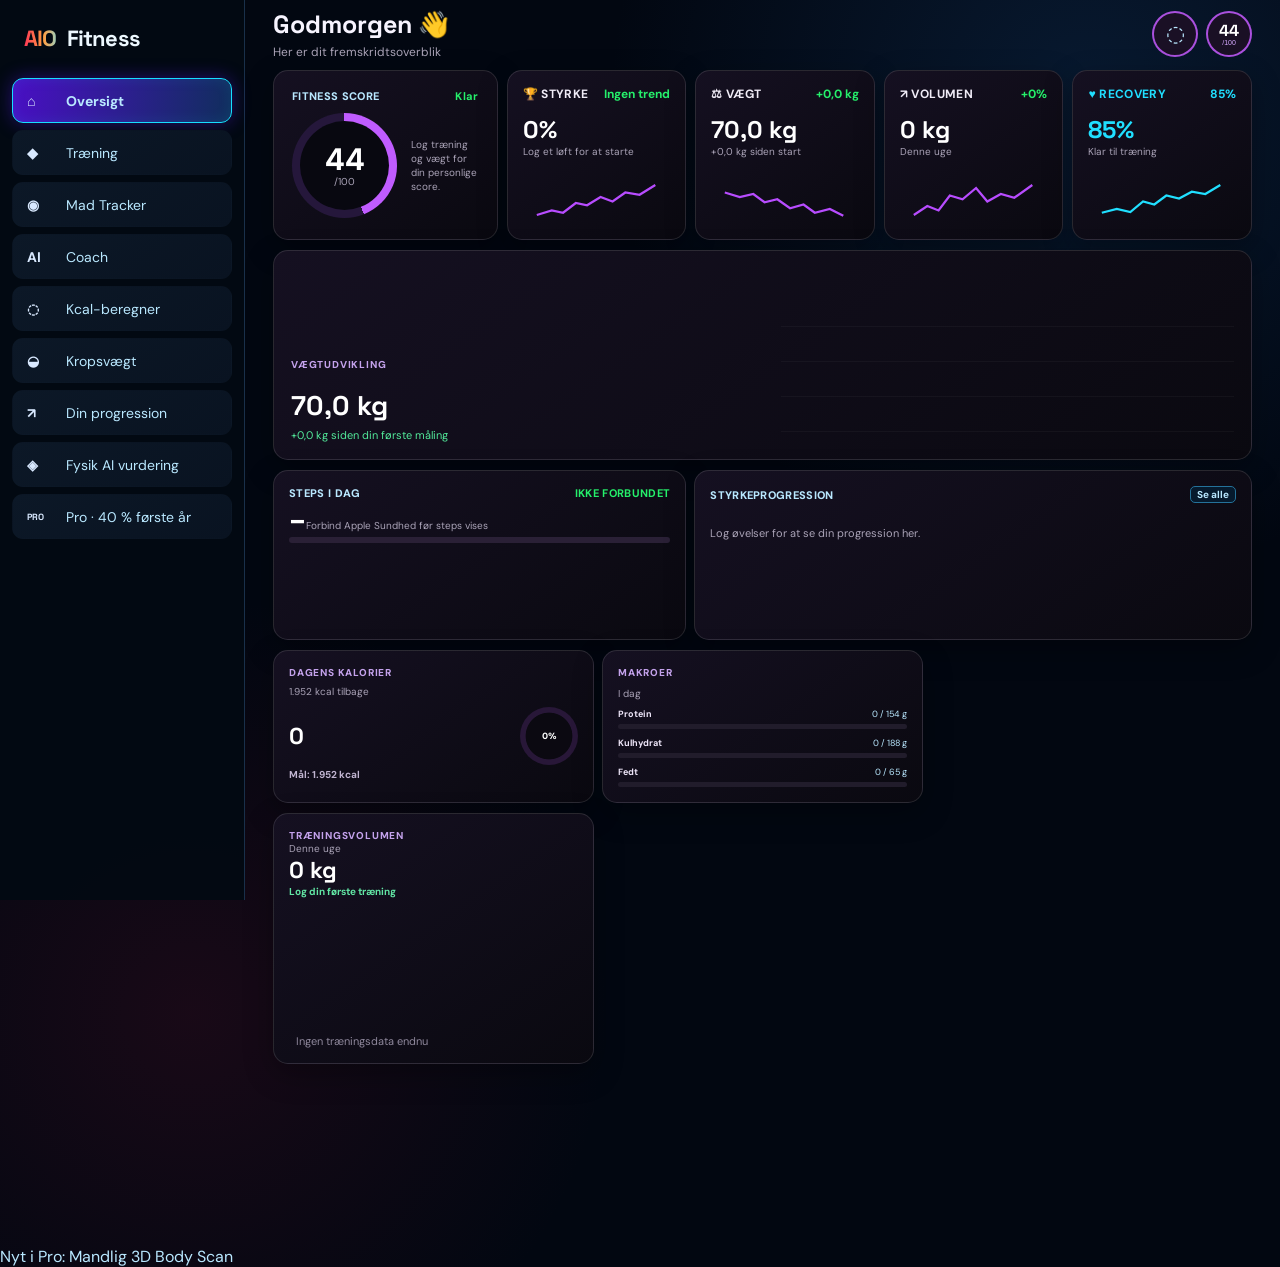
==== index.html @ f595fcb1 "Align app layout with reference order" ====
﻿<!doctype html>
<html lang="da">
<head>
	<meta charset="UTF-8">
	<meta name="viewport" content="width=device-width, initial-scale=1.0">
	<meta http-equiv="Cache-Control" content="no-cache, no-store, must-revalidate">
	<meta http-equiv="Pragma" content="no-cache">
	<meta http-equiv="Expires" content="0">
	<meta name="theme-color" content="#020711">
	<meta name="apple-mobile-web-app-capable" content="yes">
	<meta name="apple-mobile-web-app-status-bar-style" content="black-translucent">
	<meta name="apple-mobile-web-app-title" content="AIO Fitness">
	<link rel="manifest" href="manifest.json?v=20260828-aio-icon">
	<link rel="icon" href="favicon.svg" type="image/svg+xml">
	<link rel="apple-touch-icon" sizes="180x180" href="icons/aio-apple-180.png">
	<title>All In One Fitness - Din træning, samlet</title>
	<link rel="preconnect" href="https://fonts.googleapis.com">
	<link rel="preconnect" href="https://fonts.gstatic.com" crossorigin>
	<link href="https://fonts.googleapis.com/css2?family=DM+Sans:wght@400;500;600;700&family=Space+Grotesk:wght@500;600;700&display=swap" rel="stylesheet">
	<link rel="stylesheet" href="styles%20sss.css?v=20260922-reference-order-1">
</head>
<body>
	<div class="app-shell">
		<aside class="sidebar">
			<div class="brand-wrap">
				<a class="brand" href="#top" aria-label="All In One Fitness hjem"><b>AIO</b><strong>Fitness</strong></a>
				<span class="brand-status">OVERSIGT</span>
			</div>
			<nav aria-label="Hovednavigation">
				<a class="nav-link active" href="#top" data-app-page-target="overview"><b aria-hidden="true">⌂</b><span>Oversigt</span></a>
				<a class="nav-link" href="#workout" data-app-page-target="training"><b aria-hidden="true">◆</b><span>Træning</span></a>
				<a class="nav-link" href="#food" data-app-page-target="food"><b aria-hidden="true">◉</b><span>Mad Tracker</span></a>
				<a class="nav-link" href="#coach" data-app-page-target="coach"><b aria-hidden="true">AI</b><span>Coach</span></a>
				<a class="nav-link" href="#profile" data-app-page-target="profile"><b aria-hidden="true">◌</b><span>Kcal-beregner</span></a>
				<a class="nav-link" href="#weight" data-app-page-target="weight"><b aria-hidden="true">◒</b><span>Kropsvægt</span></a>
				<a class="nav-link" href="#progress" data-app-page-target="progress"><b aria-hidden="true">↗</b><span>Din progression</span></a>
				<a class="nav-link" href="#physique-ai" data-app-page-target="physique"><b aria-hidden="true">◈</b><span>Fysik AI vurdering</span></a>
				<a class="nav-link nav-link-pro" href="#pro" data-app-page-target="pro"><b aria-hidden="true">PRO</b><span>Pro · 40 % første år</span></a>
			</nav>
			<div class="sidebar-bottom"><div class="profile-card" id="sidebarProfileCard"><span id="sidebarInitial">+</span><span class="profile-card-fields"><input id="sidebarNameInput" type="text" placeholder="Dit navn" maxlength="40" aria-label="Dit navn"><small>Min profil</small></span></div></div>
		</aside>

		<main class="content" id="top">
			<header class="topbar"><span id="todayDate">SØNDAG 23. AUGUST 2026</span><button type="button" aria-label="Notifikationer">o</button></header>
			<section class="welcome"><div><p class="eyebrow">DIN UGE I BEVÆGELSE</p><h1 id="greetingText">Godmorgen.</h1><p>Du har allerede taget hul på en stærk uge.</p></div><strong class="streak"><span class="streak-icon" aria-hidden="true">🔥</span><span id="streakCount">04</span><small>STREAK</small></strong></section>

			<section class="pro-home premium-dashboard-home" id="proHome" hidden>
				<header class="pro-home-topbar">
					<div><h1 id="proHomeGreeting">God aften, Jonas <span aria-hidden="true">👋</span></h1><p>Her er dit fremskridtsoverblik</p></div>
					<div class="pro-home-header-actions"><button type="button" id="proHomePhysiquePhoto" class="pro-home-physique-photo" data-dashboard-view="physique" aria-label="Se dit fysikfoto"><img id="proHomePhysiquePhotoImage" alt="Dit seneste fysikfoto" hidden><span id="proHomePhysiquePhotoPlaceholder" aria-hidden="true">◌</span></button><button type="button" class="pro-home-bell pro-home-score-orb" aria-label="Fitness Score"><strong id="premiumHeaderFitnessScore">0</strong><small>/100</small></button></div>
				</header>
				<nav class="premium-home-tabs" aria-label="Dashboard-visning"><button type="button" class="active" data-dashboard-view="overview">Oversigt</button><button type="button" data-dashboard-view="activity">Aktivitet</button><button type="button" data-dashboard-view="nutrition">Kost</button><button type="button" data-dashboard-view="physique">Fysik</button></nav>
				<section class="premium-home-grid premium-dashboard-section" data-dashboard-section="overview" aria-label="Dit fitness-overblik">
					<article class="premium-home-card premium-home-score"><div class="premium-home-card-head"><span>FITNESS SCORE</span><b id="premiumFitnessDelta">Klar</b></div><div class="premium-home-score-content"><div class="premium-home-ring" id="premiumFitnessRing"><strong id="premiumFitnessScore">0</strong><small>/100</small></div><p id="premiumFitnessSummary">Log træning og vægt for din personlige score.</p></div></article>
					<article class="premium-home-card premium-home-mini"><div class="premium-home-mini-head"><span>🏆 STYRKE</span><b id="premiumStrengthDelta">+0%</b></div><strong id="premiumStrengthValue">0%</strong><small id="premiumStrengthDetail">Ingen data endnu</small><svg class="premium-home-spark" viewBox="0 0 160 60" aria-hidden="true"><polyline points="0,48 20,42 35,45 52,32 67,35 85,24 101,30 118,18 137,21 158,8"></polyline></svg></article>
					<article class="premium-home-card premium-home-mini"><div class="premium-home-mini-head"><span>⚖ VÆGT</span><b id="premiumWeightDelta">+0 kg</b></div><strong id="premiumWeightValue">- kg</strong><small id="premiumWeightDetail">Registrér din vægt</small><svg class="premium-home-spark" viewBox="0 0 160 60" aria-hidden="true"><polyline points="0,18 20,24 38,20 53,31 70,27 87,39 105,34 120,45 140,40 158,49"></polyline></svg></article>
					<article class="premium-home-card premium-home-mini"><div class="premium-home-mini-head"><span>↗ VOLUMEN</span><b id="premiumVolumeDelta">+0%</b></div><strong id="premiumVolumeValue">0 kg</strong><small id="premiumVolumeDetail">Denne uge</small><svg class="premium-home-spark" viewBox="0 0 160 60" aria-hidden="true"><polyline points="0,48 18,36 33,42 48,22 65,27 83,12 98,30 116,20 134,25 158,8"></polyline></svg></article>
					<article class="premium-home-card premium-home-mini premium-home-recovery"><div class="premium-home-mini-head"><span>♥ RECOVERY</span><b id="premiumRecoveryDelta">0%</b></div><strong id="premiumRecoveryValue">0%</strong><small id="premiumRecoveryDetail">Klar til træning</small><svg class="premium-home-spark" viewBox="0 0 160 60" aria-hidden="true"><polyline points="0,45 20,40 38,44 55,30 70,34 86,22 103,26 120,17 138,20 158,8"></polyline></svg></article>
				</section>
				<section class="premium-home-trend premium-dashboard-section" data-dashboard-section="overview"><div><span>VÆGTUDVIKLING</span><strong id="premiumTrendWeight">- kg</strong><small id="premiumTrendDetail">Tilføj vejninger for at se din trend.</small></div><div class="premium-trend-photo-box" id="premiumTrendPhotoBox" hidden><img id="premiumTrendPhoto" alt="Seneste fysikfoto"><div class="premium-trend-change"><span id="premiumTrendChangeLabel">-</span><div class="premium-trend-progress"><i id="premiumTrendProgressBar"></i></div></div></div><div id="premiumTrendBars" class="premium-home-bars" aria-hidden="true"></div></section>
				<section class="premium-home-middle premium-dashboard-section" data-dashboard-section="activity">
					<article class="premium-home-card premium-home-steps"><div class="premium-home-card-head"><span>STEPS I DAG</span><b id="premiumStepsPercent">0%</b></div><strong id="premiumStepsValue">0</strong><small id="premiumStepsDetail">af dit dagsmål</small><div class="premium-home-step-track"><i id="premiumStepsBar"></i></div></article>
					<article class="premium-home-card premium-home-strength"><div class="premium-home-card-head"><span>STYRKEPROGRESSION</span><button type="button" data-category-target="#library">Se alle</button></div><div id="premiumStrengthRows" class="premium-home-strength-rows"></div></article>
				</section>
				<section class="premium-home-bottom-grid premium-dashboard-section" data-dashboard-section="nutrition">
					<article class="premium-home-card premium-home-calories"><span>DAGENS KALORIER</span><small id="premiumCaloriesSummary">0 kcal tilbage</small><div class="premium-home-calorie-wrap"><strong id="premiumCaloriesValue">0</strong><i id="premiumCaloriesRing">0%</i></div><b id="premiumCaloriesTarget">Mål: 0 kcal</b></article>
					<article class="premium-home-card premium-home-macros"><span>MAKROER</span><small>I dag</small><div class="premium-home-macro"><div><b>Protein</b><span id="premiumProteinValue">0 / 0 g</span></div><i><em id="premiumProteinBar"></em></i></div><div class="premium-home-macro"><div><b>Kulhydrat</b><span id="premiumCarbsValue">0 / 0 g</span></div><i><em id="premiumCarbsBar"></em></i></div><div class="premium-home-macro"><div><b>Fedt</b><span id="premiumFatValue">0 / 0 g</span></div><i><em id="premiumFatBar"></em></i></div></article>
				</section>
				<section class="premium-home-bottom-grid premium-dashboard-section" data-dashboard-section="activity"><article class="premium-home-card premium-home-volume"><span>TRÆNINGSVOLUMEN</span><small>Denne uge</small><strong id="premiumWeekVolume">0 kg</strong><b id="premiumWeekVolumeChange">Log din første træning</b><div id="premiumVolumeBars" class="premium-home-bars" aria-hidden="true"></div></article></section>

				<article class="pro-home-workout-card">
					<div class="pro-home-workout-content">
						<span class="pro-home-eyebrow">DAGENS TRÆNING</span>
						<h2 id="proHomeWorkoutTitle">Klar til at starte</h2>
						<p id="proHomeWorkoutProgressLabel" class="pro-home-completed">0 / 0 øvelser færdiggjort</p>
						<div class="pro-home-progress-track" aria-hidden="true"><i id="proHomeProgressBar"></i></div>
					</div>
					<div class="pro-home-workout-bottom">
						<div class="pro-home-workout-meta"><span>⏱ <b id="proHomeWorkoutTime">–</b></span><span>🔥 <b id="proHomeWorkoutKcal">–</b> kcal (est.)</span></div>
						<button type="button" id="proHomeStartWorkout" class="pro-home-cta">Start træning <span aria-hidden="true">→</span></button>
					</div>
				</article>

				<div class="pro-home-stat-grid">
					<article class="pro-home-stat pro-home-stat-strength"><span class="pro-home-stat-icon" aria-hidden="true">🏋️</span><span class="pro-home-stat-label">STRENGTH</span><strong id="proHomeStrengthValue">0%</strong><small id="proHomeStrengthDelta"></small></article>
					<article class="pro-home-stat pro-home-stat-recovery"><span class="pro-home-stat-icon" aria-hidden="true">♡</span><span class="pro-home-stat-label">RECOVERY</span><strong id="proHomeRecoveryValue">0%</strong><small id="proHomeRecoveryDelta"></small></article>
					<article class="pro-home-stat pro-home-stat-progress"><span class="pro-home-stat-icon" aria-hidden="true">↗</span><span class="pro-home-stat-label">PROGRESS</span><strong id="proHomeProgressValue">+0 kg</strong><small id="proHomeProgressDelta"></small></article>
				</div>
				<article class="pro-home-kcal-card"><div><span class="pro-home-eyebrow">DAGENS KCAL</span><strong><span id="proHomeFoodCalories">0</span> <small>/ <span id="proHomeFoodTarget">0</span> kcal</small></strong><p id="proHomeFoodRemaining">Beregn dit mål i Kcal-beregneren</p></div><div class="pro-home-kcal-streak"><span aria-hidden="true">🔥</span><strong id="proHomeKcalStreak">00</strong><small>STREAK</small></div></article>

				<article class="pro-home-insight-card" id="proHomeInsightCard">
					<span class="pro-home-eyebrow">AI INSIGHT</span>
					<h3 id="proHomeInsightTitle">Gennemfør en body scan</h3>
					<p id="proHomeInsightText">Tilføj tre fysikfotos for at få dit primære fokusområde.</p>
					<button type="button" id="proHomeInsightLink" class="pro-home-text-link" data-category-target="#physique-ai">Se analyse <span aria-hidden="true">→</span></button>
					<span class="pro-home-body-model" aria-hidden="true">🫀</span>
				</article>

			</section>

			<section class="hero-grid" id="workout">
				<article class="workout-card"><div class="workout-card-top"><div class="card-kicker">DAGENS TRÆNING</div><span id="workoutSessionBadge">SESSION 01</span></div><div class="workout-card-copy"><p class="workout-status-line"><i aria-hidden="true"></i><span id="workoutStatusLabel">Klar til at starte</span></p><h2 id="workoutOverviewTitle">Byg videre på din styrke</h2><p id="workoutOverviewLead">Dit program er klar. Åbn øvelserne og registrér dagens arbejdssæt.</p></div><div class="workout-metrics"><div><span>ØVELSER</span><strong id="workoutExerciseTotal">0</strong><small>i programmet</small></div><div><span>ARBEJDSSÆT</span><strong id="workoutLoggedSets">0</strong><small>registreret</small></div><div><span>VOLUMEN</span><strong id="workoutSessionVolume">0 kg</strong><small>denne session</small></div></div><div class="workout-actions"><button id="startWorkout" type="button">Åbn øvelser <span aria-hidden="true">→</span></button><button id="sessionComplete" type="button" class="complete-session">Markér som gennemført</button></div></article>
				<article class="quote-card training-brief-card"><div class="training-brief-top"><div><p class="card-kicker">SESSIONSTATUS</p><h3>Dagens plan</h3></div><span id="workoutCompletionPercent">0%</span></div><div class="training-progress-track" aria-hidden="true"><i id="workoutCompletionBar"></i></div><p id="workoutPlanSummary">Ingen øvelser gennemført endnu</p><div class="training-brief-list"><div><span>01</span><p><strong>Vælg øvelse</strong><small>Find næste bevægelse</small></p></div><div><span>02</span><p><strong>Registrér sæt</strong><small>Vægt, reps og arbejdssæt</small></p></div><div><span>03</span><p><strong>Afslut session</strong><small>Gem dagens fremgang</small></p></div></div><div class="training-last-log"><span>SENESTE LOG</span><strong id="workoutLastLog">Ingen endnu</strong></div></article>
			</section>

			<section class="food-section aio-food-section" id="food">
				<header class="aio-food-header">
					<div class="aio-food-brand"><span>AIO</span> Fitness</div>
					<button class="aio-food-back" type="button" data-category-target="#top">← <span>Tilbage til oversigt</span></button>
				</header>
				<div class="food-date-nav"><button type="button" id="foodDatePrev" aria-label="Forrige dag">‹</button><strong id="foodDateLabel">24. AUG</strong><button type="button" id="foodDateNext" aria-label="Næste dag">›</button></div>
				<div class="section-heading"><div><p class="eyebrow">MAD TRACKER</p><h2>Hvad har du spist?</h2><p>Vej maden i gram og få et mere præcist kcal-estimat.</p></div></div>
				<section class="aio-intake">
					<div class="aio-ring"><div class="aio-ring-in"><div><strong id="foodTotal">0</strong><br><small>kcal</small></div></div></div>
					<div class="aio-intake-info">
						<div class="aio-kicker">DAGENS INDTAG</div>
						<div class="aio-big"><span id="foodTotalBig">0</span> <span>/ <span id="foodTarget">2.647 kcal</span></span></div>
						<div class="aio-progress"><i id="foodKcalBar"></i></div>
						<div class="aio-remaining" id="kcalRemainingValue">2.647 kcal<br>tilbage</div>
					</div>
				</section>

				<section class="aio-macros">
					<div class="aio-macro aio-protein"><h3>PROTEIN</h3><div class="amount" id="proteinProgressText">0 <span class="unit">/ 146 g</span></div><div class="aio-mini-progress"><i id="proteinProgressBar"></i></div><p>0 g tilbage</p></div>
					<div class="aio-macro aio-carb"><h3>KULHYDRAT</h3><div class="amount" id="carbsProgressText">0 <span class="unit">/ 325 g</span></div><div class="aio-mini-progress"><i id="carbsProgressBar"></i></div><p>0 g tilbage</p></div>
					<div class="aio-macro aio-fat"><h3>FEDT</h3><div class="amount" id="fatProgressText">0 <span class="unit">/ 85 g</span></div><div class="aio-mini-progress"><i id="fatProgressBar"></i></div><p>0 g tilbage</p></div>
				</section>

				<div class="aio-meal-tabs">
					<button class="aio-tab breakfast active" type="button" data-meal="breakfast">🌅 Morgenmad</button>
					<button class="aio-tab lunch" type="button" data-meal="lunch">☀️ Frokost</button>
					<button class="aio-tab dinner" type="button" data-meal="dinner">🌙 Aftensmad</button>
					<button class="aio-tab snack" type="button" data-meal="snack">🍎 Snack</button>
				</div>

				<section class="aio-meal-grid">
					<article class="aio-meal aio-breakfast-card"><h3>MORGENMAD <span class="kcal">0 kcal</span></h3><p>Intet logget endnu</p><small>Tilføj din første mad</small><button class="plus" type="button">+</button></article>
					<article class="aio-meal aio-lunch-card"><h3>FROKOST <span class="kcal">0 kcal</span></h3><p>Intet logget endnu</p><small>Tilføj din første mad</small><button class="plus" type="button">+</button></article>
					<article class="aio-meal aio-dinner-card"><h3>AFTENSMAD <span class="kcal">0 kcal</span></h3><p>Intet logget endnu</p><small>Tilføj din første mad</small><button class="plus" type="button">+</button></article>
					<article class="aio-meal aio-snack-card"><h3>SNACK <span class="kcal">0 kcal</span></h3><p>Intet logget endnu</p><small>Tilføj din første mad</small><button class="plus" type="button">+</button></article>
				</section>

				<section class="aio-entry">
					<div class="aio-entry-top">
						<button class="aio-btn camera" id="startScanner" type="button">📷 Åbn kamera</button>
						<input class="aio-input barcode" id="barcodeInput" placeholder="Stregkode">
						<div class="field amount"><label>MÆNGDE (G)</label><input class="aio-input" id="foodGramsInput" value="100" type="number" min="1"></div>
					</div>
					<div class="aio-entry-note">🔒 Kamera kræver HTTPS eller localhost på mobilen.</div>
					<button id="useBarcode" type="button" hidden>Brug kode</button>
					<video id="scannerVideo" hidden playsinline></video>
					<span id="scannerStatus" hidden></span>
					<form id="foodForm" class="aio-food-form">
						<input id="foodNameInput" class="aio-input" placeholder="Mad eller drikke" required>
						<input id="foodProteinInput" type="hidden" value="25"><input id="foodCarbsInput" type="hidden" value="0"><input id="foodFatInput" type="hidden" value="0"><input id="foodKcalInput" type="hidden">
						<input id="mealInput" type="hidden" value="Morgenmad">
						<button class="aio-add" type="submit">Tilføj mad +</button>
					</form>
				</section>

				<div class="aio-empty" id="foodList">
					<strong>🧺 Ingen mad logget denne dag</strong>
					<span>Tilføj din første mad eller scan en stregkode.</span>
				</div>

			</section>

			<div id="mealOverviewModal" class="meal-overview-modal" hidden>
				<div class="meal-overview-card">
					<button type="button" id="mealOverviewClose" class="meal-overview-close" aria-label="Luk">×</button>
					<div class="meal-overview-header"><p class="eyebrow" id="mealOverviewTitle">SNACK</p><strong id="mealOverviewKcal">0 kcal</strong></div>
					<div id="mealOverviewList" class="meal-overview-list"></div>
					<button type="button" id="mealOverviewScan" class="meal-overview-scan-corner" aria-label="Scan stregkode eller QR">▣ Scan</button>
				</div>
			</div>

			<section class="backup-bar"><div><strong>Backup af din data</strong><small>Gem alle dine stats som en fil, du selv opbevarer.</small></div><div class="backup-actions"><button id="exportBackup" type="button">Eksporter backup</button><label class="import-backup-label" for="importBackupInput">Importer backup</label><input id="importBackupInput" type="file" accept="application/json" hidden></div></section>

			<section class="profile-card profile-section"><div class="section-heading"><div><p class="eyebrow">DIN PROFIL</p><h2>Kcal-mål</h2></div><button id="calculateGoals" type="button">Beregn mål</button></div><div class="form-grid"><label>Navn<input id="profileName" type="text" placeholder="Dit navn" maxlength="40"></label><label>Vægt (kg)<input id="profileWeight" type="number" value="70"></label><label>Vægtmål (kg)<input id="profileWeightGoal" type="number" step="0.1" placeholder="Fx 75"></label><label>Højde (cm)<input id="profileHeight" type="number" value="175"></label><label>Alder<input id="profileAge" type="number" value="30"></label><label>Køn<select id="profileSex"><option value="male">Mand</option><option value="female">Kvinde</option></select></label><label>Steps<input id="exactStepsInput" type="number" value="6000"></label><input id="stepsInput" type="range" min="0" max="20000" value="6000"><label>Vedligeholdelse<input id="maintenanceInput" type="number" value="2000"></label><label>Træning om ugen<select id="trainingWeekSelect"><option value="1">1</option><option value="2">2</option><option value="3" selected>3</option><option value="4">4</option><option value="5">5</option><option value="6">6</option><option value="7">7</option></select></label><label>Intensitet<select id="intensitySelect"><option value="low">Lavt alene</option><option value="moderate">Moderat alene</option><option value="moderateHigh">Moderat-Stor (blandet)</option><option value="high">Højt alene</option><option value="failure">Failure</option></select></label></div><div id="goalTabs"><button type="button" data-goal="cut" class="active">Cut</button><button type="button" data-goal="maintain">Vedligehold</button><button type="button" data-goal="bulk">Bulk</button></div><h3 id="goalCalories">2.000 <small>kcal</small></h3><p id="goalChange"></p><p id="goalPros"></p><p id="goalCons"></p><p id="profileSummary"></p><span id="stepsValue">6.000</span><span id="stepKcalResult">0 <small>kcal</small></span><button id="syncHealth" type="button">Synkroniser sundhed</button><span id="healthStatus"></span><span id="healthSteps"></span></section>

			<section id="proProgress" class="pro-progress pro-progress-wide" hidden>
				<header class="pro-progress-reference-top"><div class="pro-progress-reference-brand"><span>A</span><span>I</span><span>O</span> Fitness</div><div class="pro-progress-reference-pro">ALLE FUNKTIONER</div></header>
				<div class="pro-progress-hero">
					<p class="pro-progress-kicker">Din rejse</p>
					<h1 class="pro-progress-page-title">Din <span>progression fra uge til uge</span></h1>
					<p class="pro-progress-page-subtitle">Følg din rejse. Én uge ad gangen. Ét mål ad gangen.</p>
					<div class="pro-progress-hero-bars" aria-hidden="true"><i></i><i></i><i></i><i></i></div>
					<div class="pro-progress-hero-quote">🔥 Consistency<br>Builds Results</div>
				</div>
				<div class="pro-progress-summary-cards">
					<article class="is-cyan"><span class="pro-progress-card-icon" aria-hidden="true">▣</span><small>Nuværende vægt</small><strong id="proProgressCurrentWeight">- kg</strong><span>Seneste måling</span></article>
					<article class="is-purple"><span class="pro-progress-card-icon" aria-hidden="true">◉</span><small>Målvægt</small><strong id="proProgressGoalWeight">- kg</strong><span id="proProgressGoalDelta">Vægtmål fra din profil</span></article>
					<article class="is-green"><span class="pro-progress-card-icon" aria-hidden="true">↗</span><small>Til mål</small><strong id="proProgressToGoal">- kg</strong><span>Vægt tilbage</span></article>
					<article class="is-blue"><span class="pro-progress-card-icon" aria-hidden="true">▣</span><small>Uger tilbage</small><strong id="proProgressWeeksLeft">-</strong><span id="proProgressDaysLeft">Baseret på din trend</span></article>
				</div>
				<article class="pro-progress-chart-card">
					<div class="pro-progress-chart-head">
						<span class="pro-progress-label">VÆGTUDVIKLING</span>
						<div class="pro-progress-tabs">
							<button type="button" data-range="week">Uge</button>
							<button type="button" data-range="month" class="active">Måned</button>
							<button type="button" data-range="quarter">3M</button>
							<button type="button" data-range="year">År</button>
						</div>
					</div>
					<div class="pro-progress-chart-wrap">
						<div class="pro-progress-chart-main">
							<div class="pro-progress-chart"><svg id="proProgressChartSvg" viewBox="0 0 600 165" preserveAspectRatio="none"></svg></div>
							<div class="pro-progress-axis" id="proProgressAxis"></div>
						</div>
						<div class="pro-progress-current"><strong id="proProgressWeight">0,0 kg</strong><span id="proProgressWeightDelta"></span><small>siden start</small></div>
					</div>
				</article>
				<div class="pro-progress-twocol">
					<article class="pro-progress-master-progress">
						<div class="pro-progress-section-title"><span class="pro-progress-label">FREMGANG</span><span aria-hidden="true">›</span></div>
						<div class="pro-progress-master-body">
							<div class="pro-progress-master-ring" id="proProgressMasterRing">0%</div>
							<div class="pro-progress-master-info"><strong id="proProgressMasterPercent">0%</strong><small>af vejen til målet</small><div class="pro-progress-master-kg" id="proProgressMasterRemaining">- kg<br><small>tilbage</small></div></div>
						</div>
						<p class="pro-progress-master-message-text" id="proProgressMasterMessage">Registrér din vægt for at se din fremgang.</p>
						<div class="pro-progress-master-track"><i id="proProgressMasterBar"></i></div>
					</article>
					<section class="pro-progress-master-history"><div class="pro-progress-master-title"><h2>⌁　UGEHISTORIK</h2><span>Seneste målinger først ›</span></div><div class="pro-progress-history-scroll"><table><thead><tr><th>UGE</th><th>DATO</th><th>VÆGT (KG)</th><th>ÆNDRING</th><th>NOTE</th></tr></thead><tbody id="proProgressMasterHistory"></tbody></table></div><button type="button" class="pro-progress-master-all" id="proProgressMasterAll">Vis alle data　⌄</button></section>
				</div>
				<div class="pro-progress-bottom-row">
					<article class="pro-progress-status"><span class="pro-progress-card-icon" aria-hidden="true">🔥</span><small>Status</small><strong id="proProgressGoalStatus">-</strong><span>Din aktuelle retning</span></article>
					<article class="pro-progress-streak"><span class="pro-progress-card-icon" aria-hidden="true">↗</span><small id="proProgressStreakLabel">Streak</small><strong id="proProgressStreakValue">0 uger</strong><span id="proProgressStreakDetail">Vælg Bulk eller Cut for at følge din streak</span></article>
					<article class="pro-progress-tip"><span class="pro-progress-card-icon" aria-hidden="true">🏆</span><div><h3>PRO TIP</h3><p id="proProgressMasterTip">Registrér ugentlige målinger for at følge din udvikling.</p></div></article>
				</div>
				<article class="pro-progress-score">
					<div>
						<span class="pro-progress-label">PROGRESSIONS SCORE <span aria-hidden="true">ⓘ</span></span>
						<div class="pro-progress-score-num"><strong id="proProgressScore">0</strong><span>/100</span></div>
						<div class="pro-progress-good" id="proProgressScoreNote">Log flere træninger for at se din score.</div>
					</div>
					<div class="pro-progress-ring" id="proProgressScoreRing"><div class="pro-progress-arrow" aria-hidden="true">↗</div></div>
				</article>
				<article class="pro-progress-strength">
					<div class="pro-progress-section-title"><span class="pro-progress-label">STYRKEUDVIKLING</span><button type="button" class="pro-progress-link" data-category-target="#library">Se alle</button></div>
					<div id="proProgressStrengthRows"></div>
				</article>
				<div class="pro-progress-section-title"><h3>PERSONLIGE REKORDER</h3><button type="button" class="pro-progress-link" data-category-target="#library">Se alle</button></div>
				<div class="pro-progress-prs" id="proProgressPrs"></div>
				<div class="pro-progress-section-title"><h3>FYSISK FREMSKRIDT</h3><div id="proProgressPhotoNav" class="pro-progress-photo-nav-slot"></div></div>
				<article class="pro-progress-photos-card">
					<div class="pro-progress-photos" id="proProgressPhotos"></div>
				</article>
			</section>
			<section id="progress"><div class="section-heading"><div><p class="eyebrow">FREMSKRIDT</p><h2>Din udvikling</h2></div><div id="progressViews"><button type="button" class="active" data-view="week">Uge</button><button type="button" data-view="day">Dag</button></div></div><div class="stats-grid"><article class="stat-card">VOLUMEN<strong id="volumeStat">0 kg</strong></article><article class="stat-card">BEDSTE 1RM<strong id="bestOrmStat">0,0 kg</strong></article><article class="stat-card">REPS<strong id="repsStat">0</strong></article><article class="stat-card">STATUS<strong id="progressStat">+0%</strong></article></div><div id="weekHistory"></div></section>
			<section id="library" class="aio-library"><div class="aio-lib-hero">
				<div class="aio-lib-content">
					<div>
						<p class="aio-lib-kicker">MIT PROGRAM</p>
						<h1 class="aio-lib-gradient">Øvelsesbibliotek</h1>
						<p>Billeder, registrering og progression samlet i ét enkelt flow. Byg træningen uden besvær.</p>
						<div class="aio-lib-stats">
							<div class="aio-lib-stat-pill"><b id="aioExerciseCount">2</b>/30 øvelser</div>
							<div class="aio-lib-stat-pill">⚡ Hurtig registrering</div>
							<div class="aio-lib-stat-pill">🤖 AI klar</div>
						</div>
					</div>
					<div class="aio-lib-art">🏋️</div>
				</div>
			</div>

			<div class="aio-lib-session">
				<div><strong>▣ SESSION <span id="aioSessionNo">12</span> / 20.000</strong><br><span>Din aktive træningssession</span></div>
				<button class="aio-lib-top-btn" id="aioEditSession">✎ Rediger session</button>
			</div>
			<div class="aio-lib-days" style="margin-top:10px" id="aioDaysNav"></div>

			<div class="aio-lib-section-head">
				<h2>Dagens øvelser</h2>
				<span id="aioLibExerciseProgress">2 / 30 registreret</span>
			</div>

			<div id="aioExerciseList">
				<article class="aio-lib-exercise" data-name="Goblet squat" data-cat="Ben" data-weight="20" data-reps="10">
					<div class="aio-lib-exercise-head">
						<div>
							<div class="aio-lib-media"><span class="aio-lib-number">01</span><div class="aio-lib-figure">🏋️</div></div>
							<div class="aio-lib-media-actions"><button type="button" onclick="aioOpenMedia('capture')">▣ Tag foto/video</button><button type="button" onclick="aioOpenMedia('photo')">▧ Vælg foto</button><button type="button" onclick="aioOpenMedia('video')">▣ Vælg video</button></div>
						</div>
						<div>
							<span class="aio-lib-badge">BEN</span><h3>Goblet squat</h3><div class="aio-lib-last">SENEST REGISTRERET</div>
							<div class="aio-lib-quick"><div class="aio-lib-q weight"><b>20 kg</b><span>Vægt</span></div><div class="aio-lib-q"><b>10 reps</b><span>pr. sæt</span></div><div class="aio-lib-q"><b>3</b><span>arbejdssæt</span></div></div>
						</div>
						<div><button class="aio-lib-done">✓</button><br><button class="aio-lib-delete">Slet</button></div>
					</div>
					<div class="aio-lib-log">
						<div class="aio-lib-log-head"><div><div class="aio-lib-log-kicker">REGISTRER TRÆNING</div><h4>Hvad gennemførte du?</h4><p>Én registrering gemmer hele øvelsen fra denne træning.</p></div></div>
						<div class="aio-lib-fields">
							<div class="aio-lib-field"><label>ØVELSESNAVN</label><input value="Goblet squat"></div>
							<div class="aio-lib-field"><label>KATEGORI</label><select><option>Ben</option><option>Bryst</option><option>Ryg</option><option>Skuldre</option><option>Arme</option></select></div>
							<div class="aio-lib-field"><label>VÆGT (KG)</label><input class="aio-weightInput" type="number" value="20"></div>
							<div class="aio-lib-field"><label>REPS PR. SÆT</label><input class="aio-repsInput" type="number" value="10"></div>
						</div>
						<div class="aio-lib-summary"><small>DU GEMMER</small><b class="aio-summaryMain">3 arbejdssæt × 10 reps med 20 kg</b><span class="aio-volume">Samlet volumen: 600 kg</span></div>
						<div class="aio-lib-log-footer"><button class="aio-lib-save">Gem træning ✓</button></div>
					</div>
				</article>

				<article class="aio-lib-exercise" data-name="Bench press" data-cat="Bryst" data-weight="40" data-reps="8">
					<div class="aio-lib-exercise-head">
						<div>
							<div class="aio-lib-media"><span class="aio-lib-number">02</span><div class="aio-lib-figure">🏋️‍♂️</div></div>
							<div class="aio-lib-media-actions"><button type="button" onclick="aioOpenMedia('capture')">▣ Tag foto/video</button><button type="button" onclick="aioOpenMedia('photo')">▧ Vælg foto</button><button type="button" onclick="aioOpenMedia('video')">▣ Vælg video</button></div>
						</div>
						<div>
							<span class="aio-lib-badge">BRYST</span><h3>Bench press</h3><div class="aio-lib-last">SENEST REGISTRERET</div>
							<div class="aio-lib-quick"><div class="aio-lib-q weight"><b>40 kg</b><span>Vægt</span></div><div class="aio-lib-q"><b>8 reps</b><span>pr. sæt</span></div><div class="aio-lib-q"><b>3</b><span>arbejdssæt</span></div></div>
						</div>
						<div><button class="aio-lib-done">✓</button><br><button class="aio-lib-delete">Slet</button></div>
					</div>
					<div class="aio-lib-log">
						<div class="aio-lib-log-head"><div><div class="aio-lib-log-kicker">REGISTRER TRÆNING</div><h4>Hvad gennemførte du?</h4><p>Én registrering gemmer hele øvelsen fra denne træning.</p></div></div>
						<div class="aio-lib-fields">
							<div class="aio-lib-field"><label>ØVELSESNAVN</label><input value="Bench press"></div>
							<div class="aio-lib-field"><label>KATEGORI</label><select><option>Bryst</option><option>Ben</option><option>Ryg</option><option>Skuldre</option><option>Arme</option></select></div>
							<div class="aio-lib-field"><label>VÆGT (KG)</label><input class="aio-weightInput" type="number" value="40"></div>
							<div class="aio-lib-field"><label>REPS PR. SÆT</label><input class="aio-repsInput" type="number" value="8"></div>
						</div>
						<div class="aio-lib-summary"><small>DU GEMMER</small><b class="aio-summaryMain">3 arbejdssæt × 8 reps med 40 kg</b><span class="aio-volume">Samlet volumen: 960 kg</span></div>
						<div class="aio-lib-log-footer"><button class="aio-lib-save">Gem træning ✓</button></div>
					</div>
				</article>

				<article class="aio-lib-exercise" data-name="Barbell rows" data-cat="Ryg" data-weight="50" data-reps="6">
					<div class="aio-lib-exercise-head">
						<div>
							<div class="aio-lib-media"><span class="aio-lib-number">03</span><div class="aio-lib-figure">🏋️</div></div>
							<div class="aio-lib-media-actions"><button type="button" onclick="aioOpenMedia('capture')">▣ Tag foto/video</button><button type="button" onclick="aioOpenMedia('photo')">▧ Vælg foto</button><button type="button" onclick="aioOpenMedia('video')">▣ Vælg video</button></div>
						</div>
						<div>
							<span class="aio-lib-badge">RYG</span><h3>Barbell rows</h3><div class="aio-lib-last">SENEST REGISTRERET</div>
							<div class="aio-lib-quick"><div class="aio-lib-q weight"><b>50 kg</b><span>Vægt</span></div><div class="aio-lib-q"><b>6 reps</b><span>pr. sæt</span></div><div class="aio-lib-q"><b>4</b><span>arbejdssæt</span></div></div>
						</div>
						<div><button class="aio-lib-done">✓</button><br><button class="aio-lib-delete">Slet</button></div>
					</div>
					<div class="aio-lib-log">
						<div class="aio-lib-log-head"><div><div class="aio-lib-log-kicker">REGISTRER TRÆNING</div><h4>Hvad gennemførte du?</h4><p>Én registrering gemmer hele øvelsen fra denne træning.</p></div></div>
						<div class="aio-lib-fields">
							<div class="aio-lib-field"><label>ØVELSESNAVN</label><input value="Barbell rows"></div>
							<div class="aio-lib-field"><label>KATEGORI</label><select><option>Ryg</option><option>Ben</option><option>Bryst</option><option>Skuldre</option><option>Arme</option></select></div>
							<div class="aio-lib-field"><label>VÆGT (KG)</label><input class="aio-weightInput" type="number" value="50"></div>
							<div class="aio-lib-field"><label>REPS PR. SÆT</label><input class="aio-repsInput" type="number" value="6"></div>
						</div>
						<div class="aio-lib-summary"><small>DU GEMMER</small><b class="aio-summaryMain">4 arbejdssæt × 6 reps med 50 kg</b><span class="aio-volume">Samlet volumen: 1.200 kg</span></div>
						<div class="aio-lib-log-footer"><button class="aio-lib-save">Gem træning ✓</button></div>
					</div>
				</article>

				<article class="aio-lib-exercise" data-name="Shoulder press" data-cat="Skuldre" data-weight="25" data-reps="10">
					<div class="aio-lib-exercise-head">
						<div>
							<div class="aio-lib-media"><span class="aio-lib-number">04</span><div class="aio-lib-figure">💪</div></div>
							<div class="aio-lib-media-actions"><button type="button" onclick="aioOpenMedia('capture')">▣ Tag foto/video</button><button type="button" onclick="aioOpenMedia('photo')">▧ Vælg foto</button><button type="button" onclick="aioOpenMedia('video')">▣ Vælg video</button></div>
						</div>
						<div>
							<span class="aio-lib-badge">SKULDRE</span><h3>Shoulder press</h3><div class="aio-lib-last">SENEST REGISTRERET</div>
							<div class="aio-lib-quick"><div class="aio-lib-q weight"><b>25 kg</b><span>Vægt</span></div><div class="aio-lib-q"><b>10 reps</b><span>pr. sæt</span></div><div class="aio-lib-q"><b>3</b><span>arbejdssæt</span></div></div>
						</div>
						<div><button class="aio-lib-done">✓</button><br><button class="aio-lib-delete">Slet</button></div>
					</div>
					<div class="aio-lib-log">
						<div class="aio-lib-log-head"><div><div class="aio-lib-log-kicker">REGISTRER TRÆNING</div><h4>Hvad gennemførte du?</h4><p>Én registrering gemmer hele øvelsen fra denne træning.</p></div></div>
						<div class="aio-lib-fields">
							<div class="aio-lib-field"><label>ØVELSESNAVN</label><input value="Shoulder press"></div>
							<div class="aio-lib-field"><label>KATEGORI</label><select><option>Skuldre</option><option>Ben</option><option>Bryst</option><option>Ryg</option><option>Arme</option></select></div>
							<div class="aio-lib-field"><label>VÆGT (KG)</label><input class="aio-weightInput" type="number" value="25"></div>
							<div class="aio-lib-field"><label>REPS PR. SÆT</label><input class="aio-repsInput" type="number" value="10"></div>
						</div>
						<div class="aio-lib-summary"><small>DU GEMMER</small><b class="aio-summaryMain">3 arbejdssæt × 10 reps med 25 kg</b><span class="aio-volume">Samlet volumen: 750 kg</span></div>
						<div class="aio-lib-log-footer"><button class="aio-lib-save">Gem træning ✓</button></div>
					</div>
				</article>

				<article class="aio-lib-exercise" data-name="Dumbbell curls" data-cat="Arme" data-weight="15" data-reps="12">
					<div class="aio-lib-exercise-head">
						<div>
							<div class="aio-lib-media"><span class="aio-lib-number">05</span><div class="aio-lib-figure">🏋️‍♂️</div></div>
							<div class="aio-lib-media-actions"><button type="button" onclick="aioOpenMedia('capture')">▣ Tag foto/video</button><button type="button" onclick="aioOpenMedia('photo')">▧ Vælg foto</button><button type="button" onclick="aioOpenMedia('video')">▣ Vælg video</button></div>
						</div>
						<div>
							<span class="aio-lib-badge">ARME</span><h3>Dumbbell curls</h3><div class="aio-lib-last">SENEST REGISTRERET</div>
							<div class="aio-lib-quick"><div class="aio-lib-q weight"><b>15 kg</b><span>Vægt</span></div><div class="aio-lib-q"><b>12 reps</b><span>pr. sæt</span></div><div class="aio-lib-q"><b>3</b><span>arbejdssæt</span></div></div>
						</div>
						<div><button class="aio-lib-done">✓</button><br><button class="aio-lib-delete">Slet</button></div>
					</div>
					<div class="aio-lib-log">
						<div class="aio-lib-log-head"><div><div class="aio-lib-log-kicker">REGISTRER TRÆNING</div><h4>Hvad gennemførte du?</h4><p>Én registrering gemmer hele øvelsen fra denne træning.</p></div></div>
						<div class="aio-lib-fields">
							<div class="aio-lib-field"><label>ØVELSESNAVN</label><input value="Dumbbell curls"></div>
							<div class="aio-lib-field"><label>KATEGORI</label><select><option>Arme</option><option>Ben</option><option>Bryst</option><option>Ryg</option><option>Skuldre</option></select></div>
							<div class="aio-lib-field"><label>VÆGT (KG)</label><input class="aio-weightInput" type="number" value="15"></div>
							<div class="aio-lib-field"><label>REPS PR. SÆT</label><input class="aio-repsInput" type="number" value="12"></div>
						</div>
						<div class="aio-lib-summary"><small>DU GEMMER</small><b class="aio-summaryMain">3 arbejdssæt × 12 reps med 15 kg</b><span class="aio-volume">Samlet volumen: 540 kg</span></div>
						<div class="aio-lib-log-footer"><button class="aio-lib-save">Gem træning ✓</button></div>
					</div>
				</article>
			</div>

			<div class="aio-lib-form-grid">
				<input id="aioCustomExerciseName" type="text" list="aioExerciseOptions" placeholder="Skriv egen øvelse" aria-label="Skriv egen øvelse">
				<select id="aioNewExerciseSelect"><option value="">Vælg ny øvelse</option></select>
				<button id="aioAddExercise" type="button">Tilføj øvelse +</button>
			</div>
			<datalist id="aioExerciseOptions"></datalist>

			<div id="aioTrainingPicker">
				<button type="button" data-days="1">1</button>
				<button type="button" data-days="2">2</button>
				<button type="button" data-days="3" class="selected">3</button>
				<button type="button" data-days="4">4</button>
				<button type="button" data-days="5">5</button>
				<button type="button" data-days="6">6</button>
				<button type="button" data-days="7">7</button>
			</div>
			<span id="aioTrainingValue">3 træninger om ugen</span>
			<p id="aioTrainingTip">God balance mellem fremgang og restitution.</p>

			<div style="margin-top: 20px;">
				<button id="aioLibPrevWeek" type="button">&lt;</button>
				<span id="aioLibWeekLabel">Uge 1</span>
				<button id="aioLibNextWeek" type="button">&gt;</button>
			</div>

			<div id="aioMediaModal" class="aio-lib-media-modal" onclick="if(event.target===this) aioCloseMedia()">
				<div class="aio-lib-media-dialog">
					<h3 id="aioMediaTitle">Tilføj billede/video</h3>
					<p id="aioMediaText">Vælg hvordan du vil tilføje medie til øvelsen. Log-boksen nedenunder bliver helt urørt.</p>
					<div class="aio-lib-media-choice">
						<button type="button" onclick="aioChooseMedia('photo')">📷 Vælg foto</button>
						<button type="button" onclick="aioChooseMedia('video')">🎥 Vælg video</button>
					</div>
					<div id="aioMediaStatus" class="aio-lib-media-status"></div>
					<button type="button" class="aio-lib-media-close" onclick="aioCloseMedia()">Luk</button>
				</div>
			</div>
			<input id="aioPhotoInput" type="file" accept="image/*" style="display:none">
			<input id="aioVideoInput" type="file" accept="video/*" style="display:none">
			</section>
		</main>
	</div>
	<div id="toast" role="status"></div>
	<script src="app.js?v=20260922-pro-demo-realdata-2"></script>
	<script type="module" src="physique-3d.js?v=20260830-physique-progress-15"></script>
	<script>
		(() => {
			const watchedFiles = ['app.js', 'styles.css'];
			const lastHashes = new Map();
			const readHash = async (fileName) => {
				try {
					const response = await fetch(fileName + '?_=' + Date.now(), { cache: 'no-store' });
					const text = await response.text();
					return Array.from(text).reduce((sum, char) => sum + char.charCodeAt(0), 0);
				} catch (error) {
					return null;
				}
			};
			const checkForUpdates = async () => {
				for (const fileName of watchedFiles) {
					const nextHash = await readHash(fileName);
					if (nextHash === null) continue;
					const previousHash = lastHashes.get(fileName);
					lastHashes.set(fileName, nextHash);
					if (previousHash !== undefined && previousHash !== nextHash) {
						window.location.reload();
						return;
					}
				}
			};
			watchedFiles.forEach(async (fileName) => {
				lastHashes.set(fileName, await readHash(fileName));
			});
			window.setInterval(checkForUpdates, 2500);
		})();
	</script>
</body>
</html>
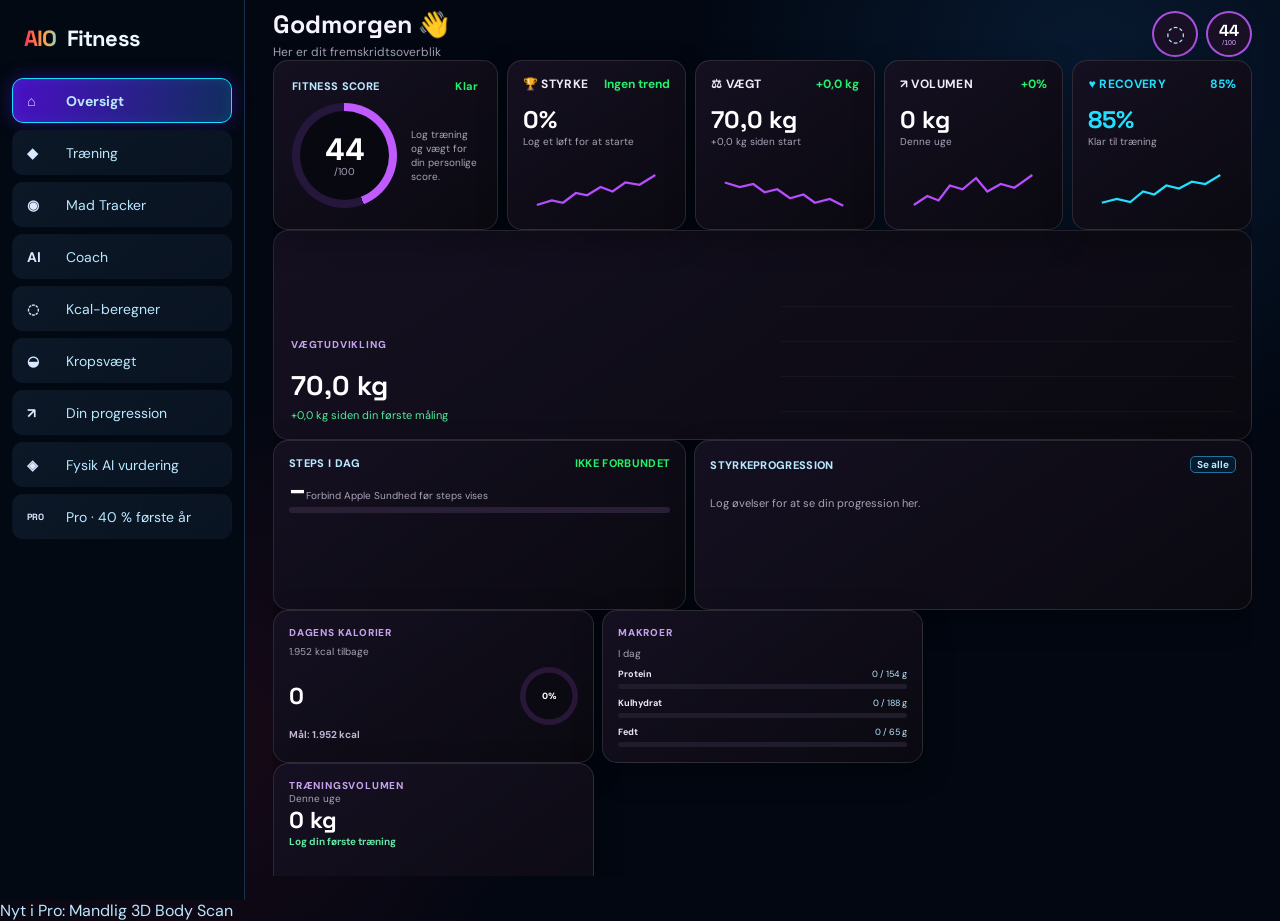
==== commit 551dcdd0: "Stabilize mobile single-page navigation" ====
--- a/index.html
+++ b/index.html
@@ -17,7 +17,7 @@
 	<link rel="preconnect" href="https://fonts.googleapis.com">
 	<link rel="preconnect" href="https://fonts.gstatic.com" crossorigin>
 	<link href="https://fonts.googleapis.com/css2?family=DM+Sans:wght@400;500;600;700&family=Space+Grotesk:wght@500;600;700&display=swap" rel="stylesheet">
-	<link rel="stylesheet" href="styles%20sss.css?v=20260922-reference-order-1">
+	<link rel="stylesheet" href="styles%20sss.css?v=20260922-single-page-mobile-1">
 </head>
 <body>
 	<div class="app-shell">
@@ -445,7 +445,7 @@
 		</main>
 	</div>
 	<div id="toast" role="status"></div>
-	<script src="app.js?v=20260922-pro-demo-realdata-2"></script>
+	<script src="app.js?v=20260922-full-navigation-1"></script>
 	<script type="module" src="physique-3d.js?v=20260830-physique-progress-15"></script>
 	<script>
 		(() => {
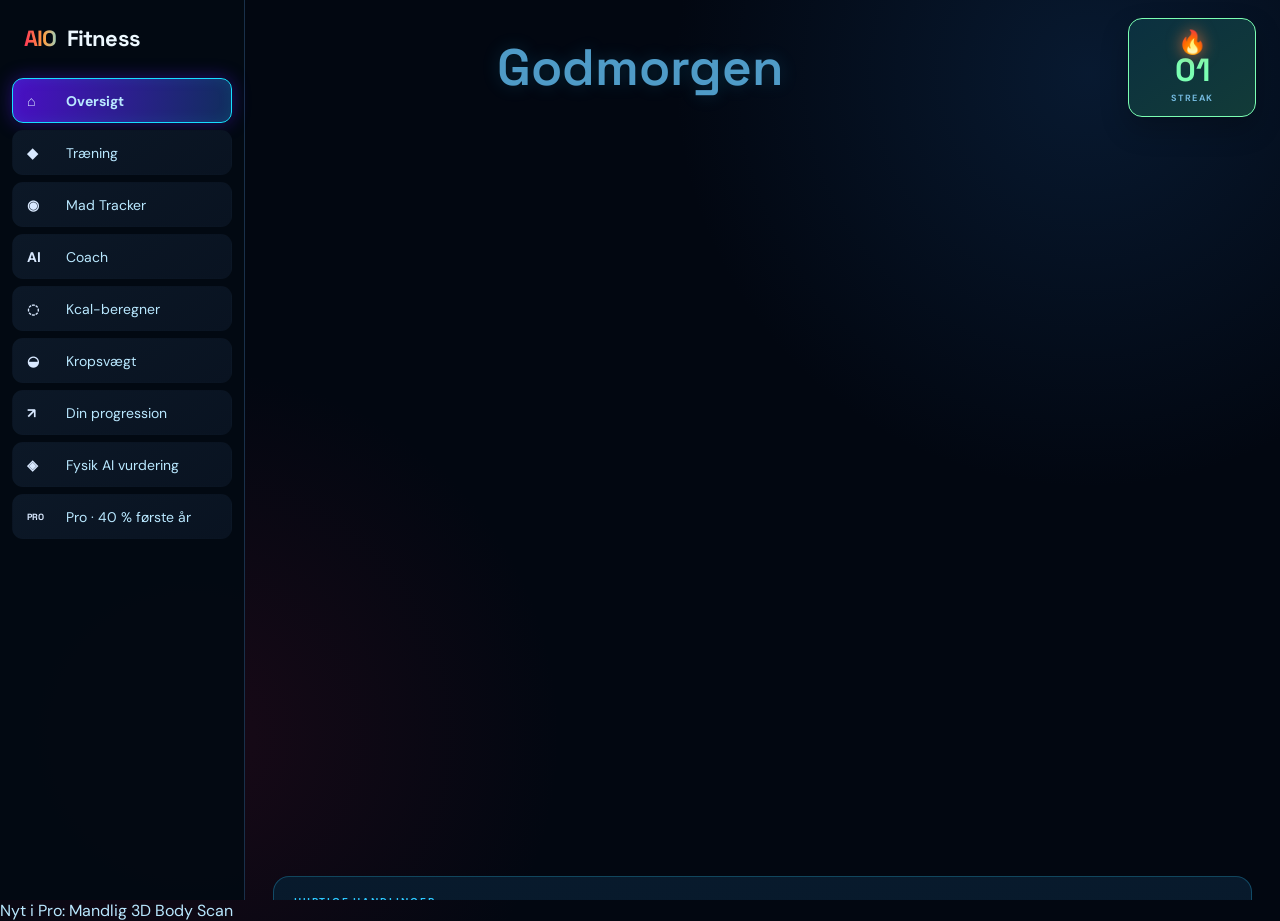
==== commit f395fbef: "Keep original overview content stable" ====
--- a/index.html
+++ b/index.html
@@ -445,7 +445,7 @@
 		</main>
 	</div>
 	<div id="toast" role="status"></div>
-	<script src="app.js?v=20260922-full-navigation-1"></script>
+	<script src="app.js?v=20260922-original-overview-stable-1"></script>
 	<script type="module" src="physique-3d.js?v=20260830-physique-progress-15"></script>
 	<script>
 		(() => {
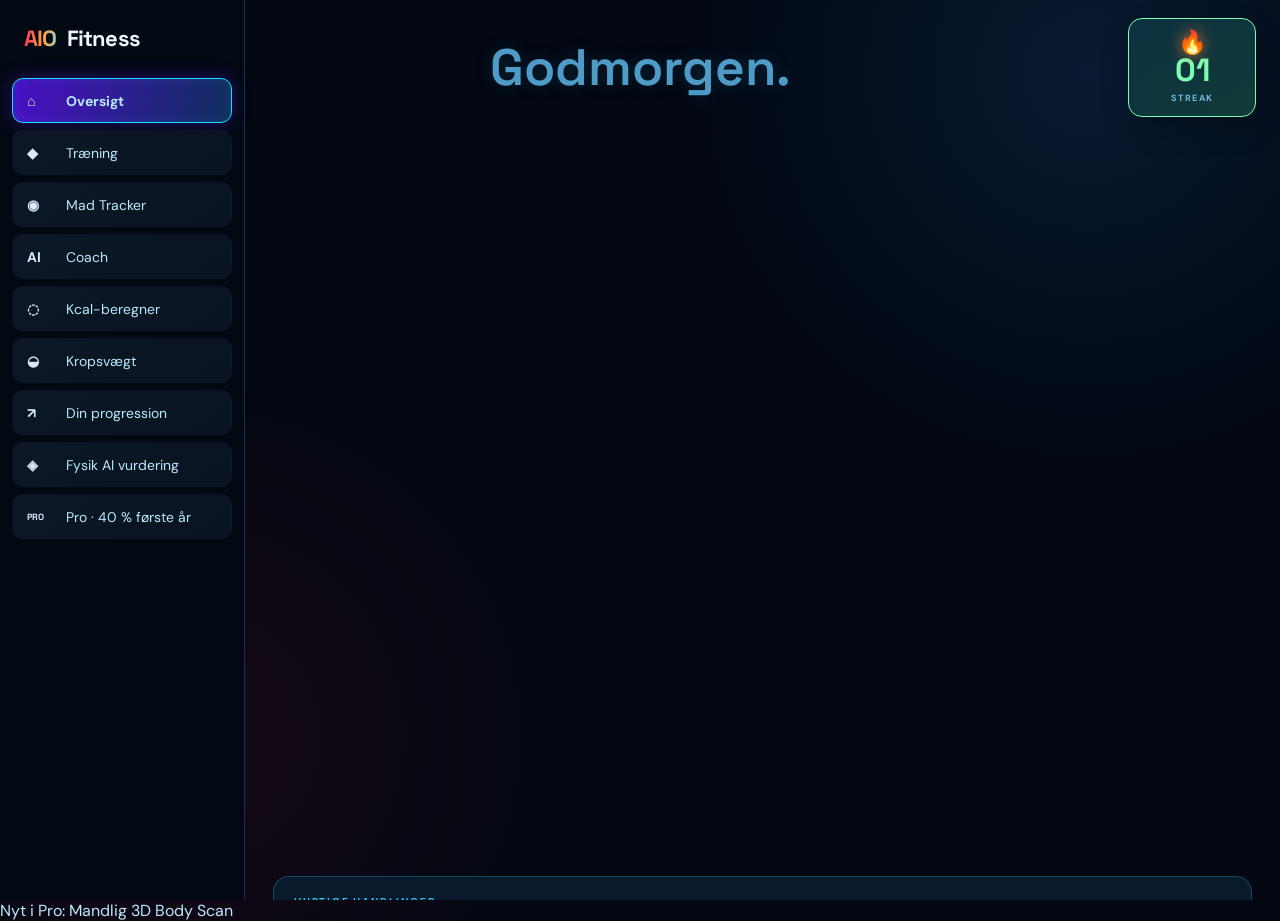
==== commit 3c8e8cd7: "Bust overview JavaScript cache" ====
--- a/index.html
+++ b/index.html
@@ -445,7 +445,7 @@
 		</main>
 	</div>
 	<div id="toast" role="status"></div>
-	<script src="app.js?v=20260922-original-overview-stable-1"></script>
+	<script src="app.js?v=20260922-original-overview-stable-2"></script>
 	<script type="module" src="physique-3d.js?v=20260830-physique-progress-15"></script>
 	<script>
 		(() => {
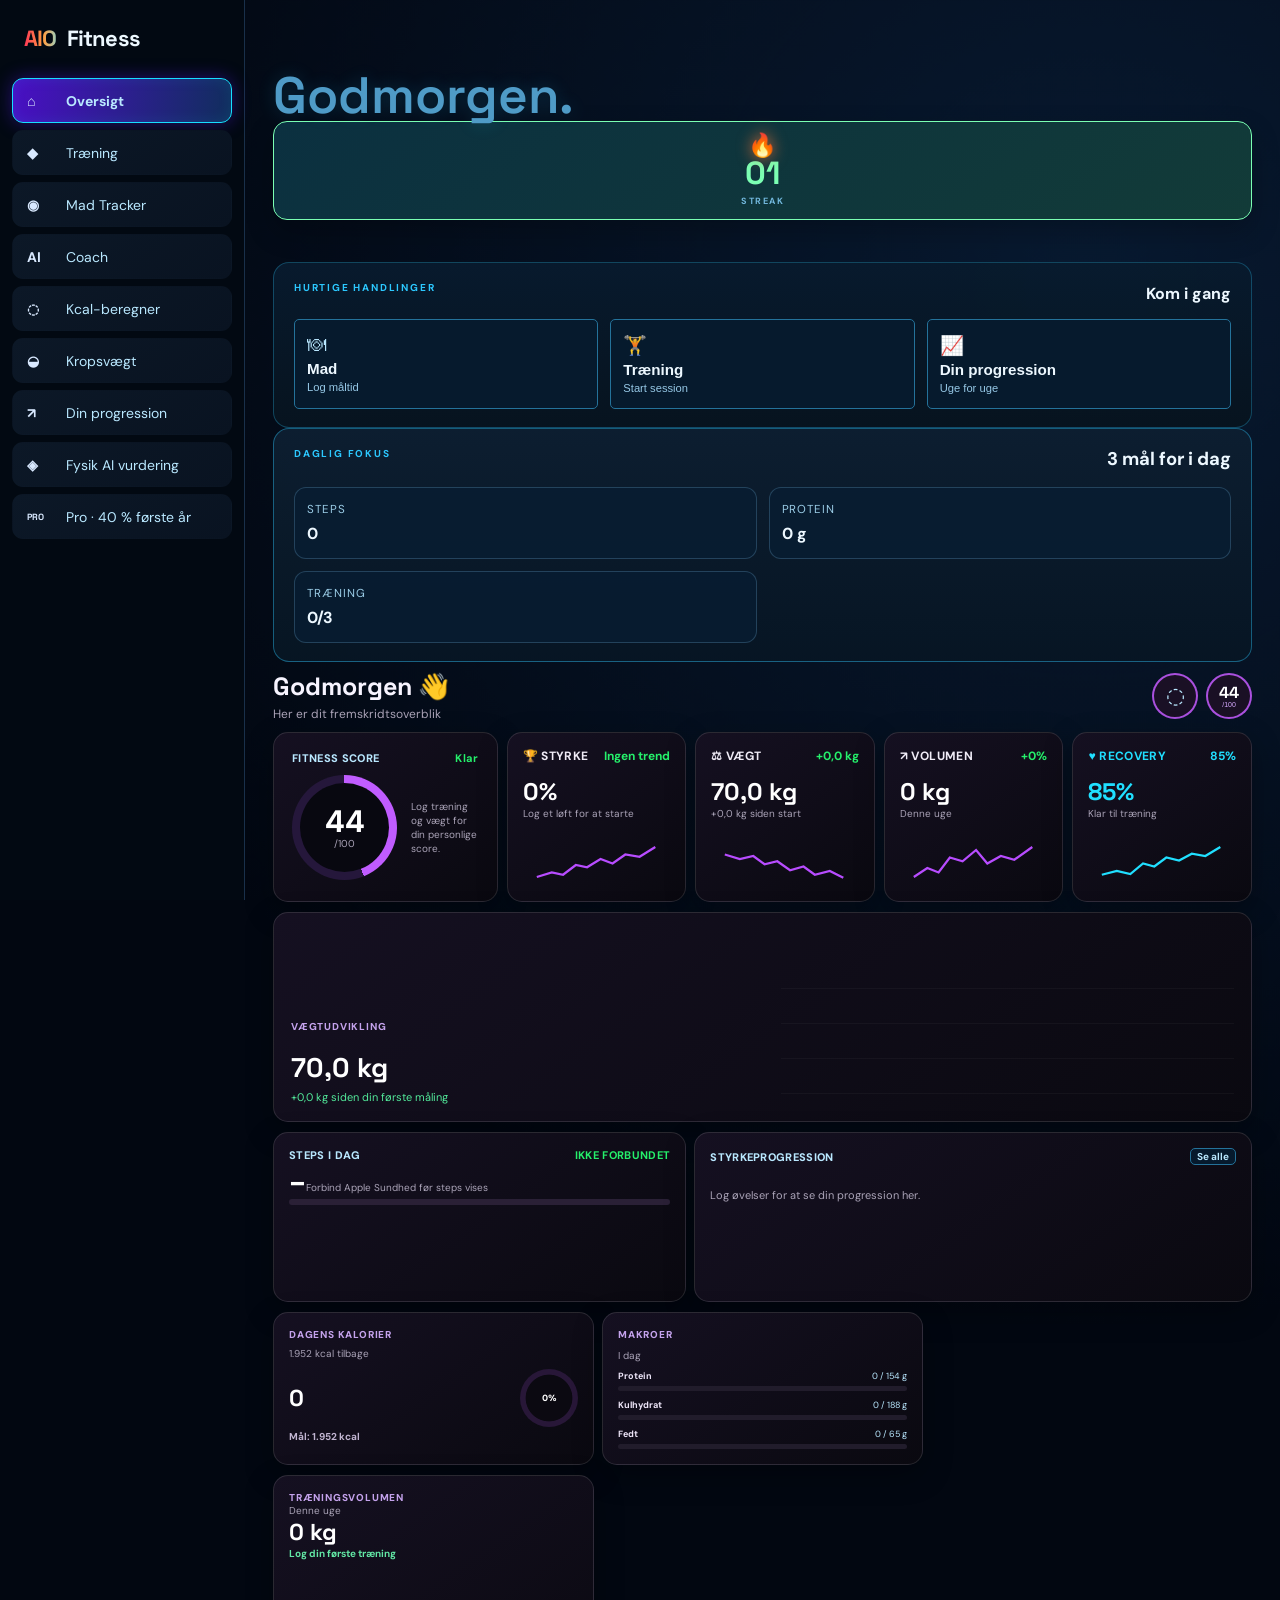
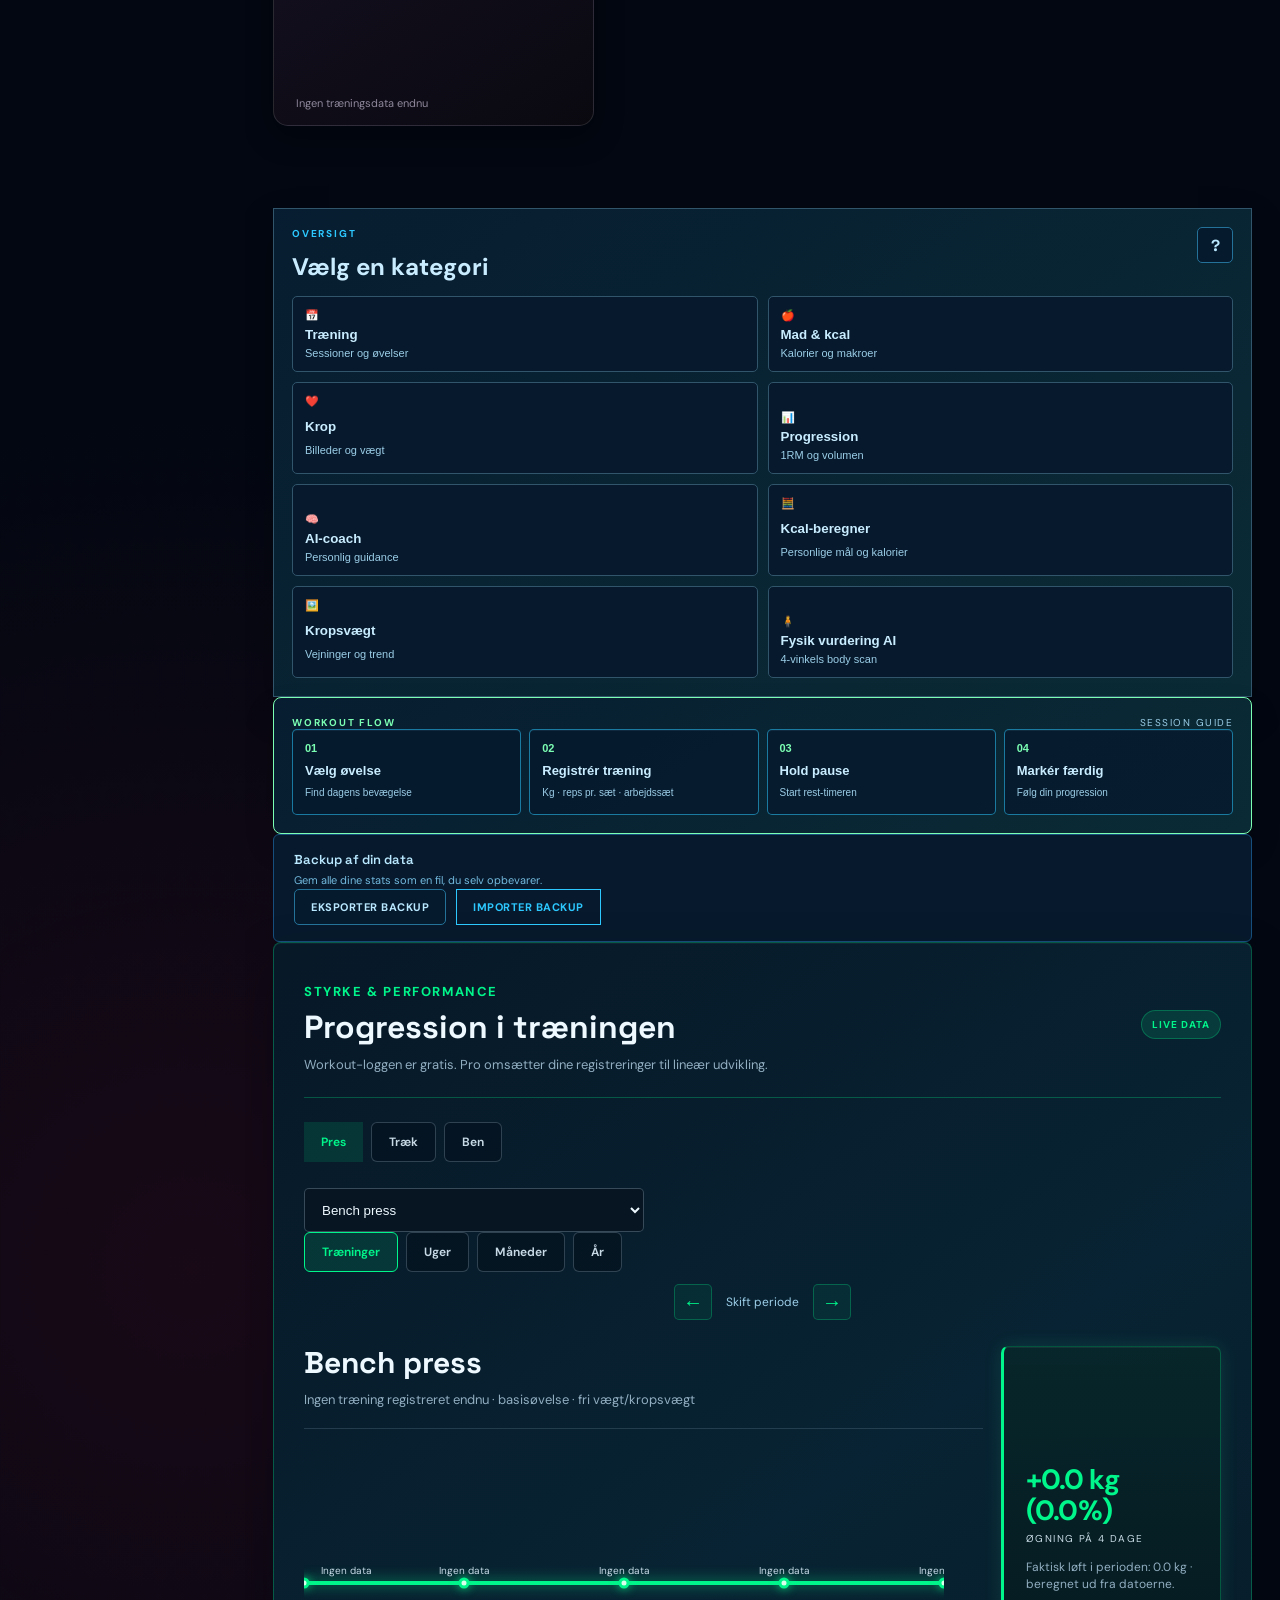
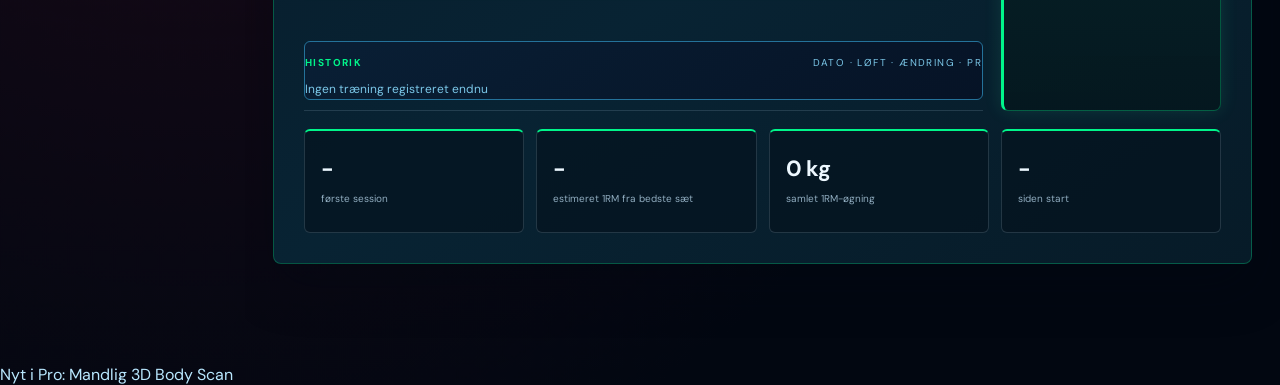
==== commit 7ff1fa35: "Restore purple overview and exercise library" ====
--- a/index.html
+++ b/index.html
@@ -445,7 +445,7 @@
 		</main>
 	</div>
 	<div id="toast" role="status"></div>
-	<script src="app.js?v=20260922-original-overview-stable-2"></script>
+	<script src="app.js?v=20260922-purple-overview-1"></script>
 	<script type="module" src="physique-3d.js?v=20260830-physique-progress-15"></script>
 	<script>
 		(() => {
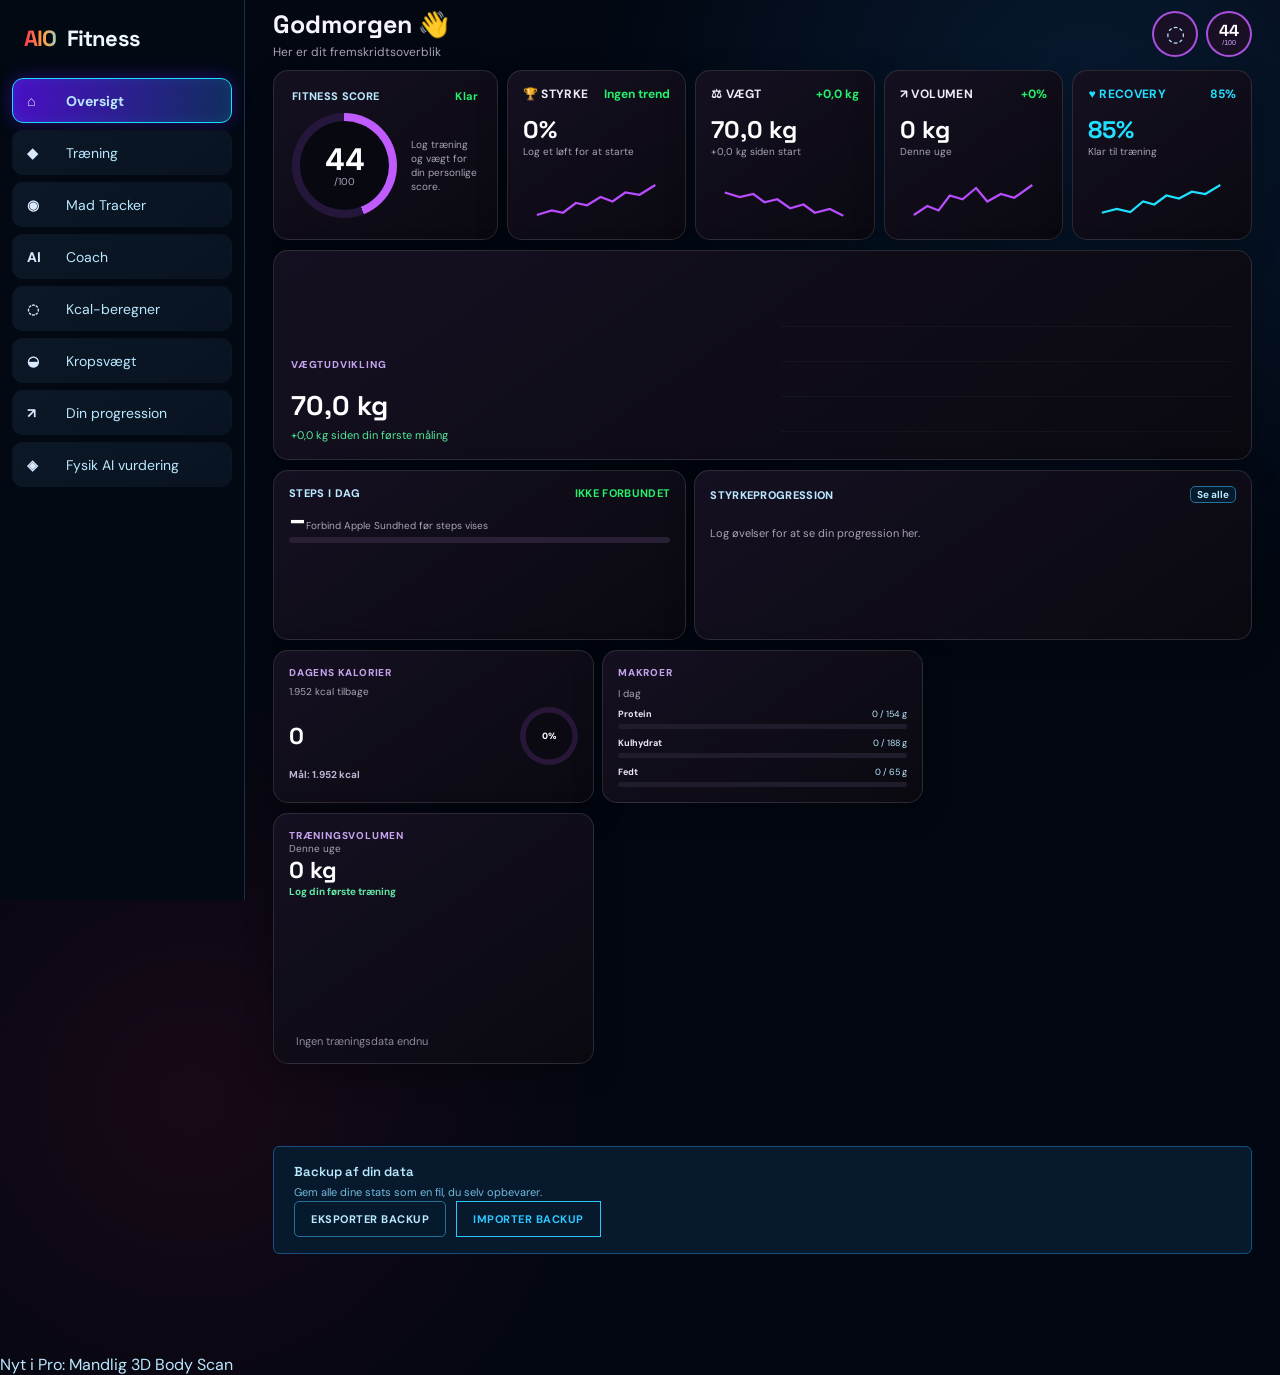
==== commit 038c4898: "Align Railway app with local fitness layout" ====
--- a/index.html
+++ b/index.html
@@ -42,8 +42,6 @@
 
 		<main class="content" id="top">
 			<header class="topbar"><span id="todayDate">SØNDAG 23. AUGUST 2026</span><button type="button" aria-label="Notifikationer">o</button></header>
-			<section class="welcome"><div><p class="eyebrow">DIN UGE I BEVÆGELSE</p><h1 id="greetingText">Godmorgen.</h1><p>Du har allerede taget hul på en stærk uge.</p></div><strong class="streak"><span class="streak-icon" aria-hidden="true">🔥</span><span id="streakCount">04</span><small>STREAK</small></strong></section>
-
 			<section class="pro-home premium-dashboard-home" id="proHome" hidden>
 				<header class="pro-home-topbar">
 					<div><h1 id="proHomeGreeting">God aften, Jonas <span aria-hidden="true">👋</span></h1><p>Her er dit fremskridtsoverblik</p></div>
@@ -445,7 +443,7 @@
 		</main>
 	</div>
 	<div id="toast" role="status"></div>
-	<script src="app.js?v=20260922-purple-overview-1"></script>
+	<script src="app.js?v=20260922-training-exercises-only-1"></script>
 	<script type="module" src="physique-3d.js?v=20260830-physique-progress-15"></script>
 	<script>
 		(() => {
